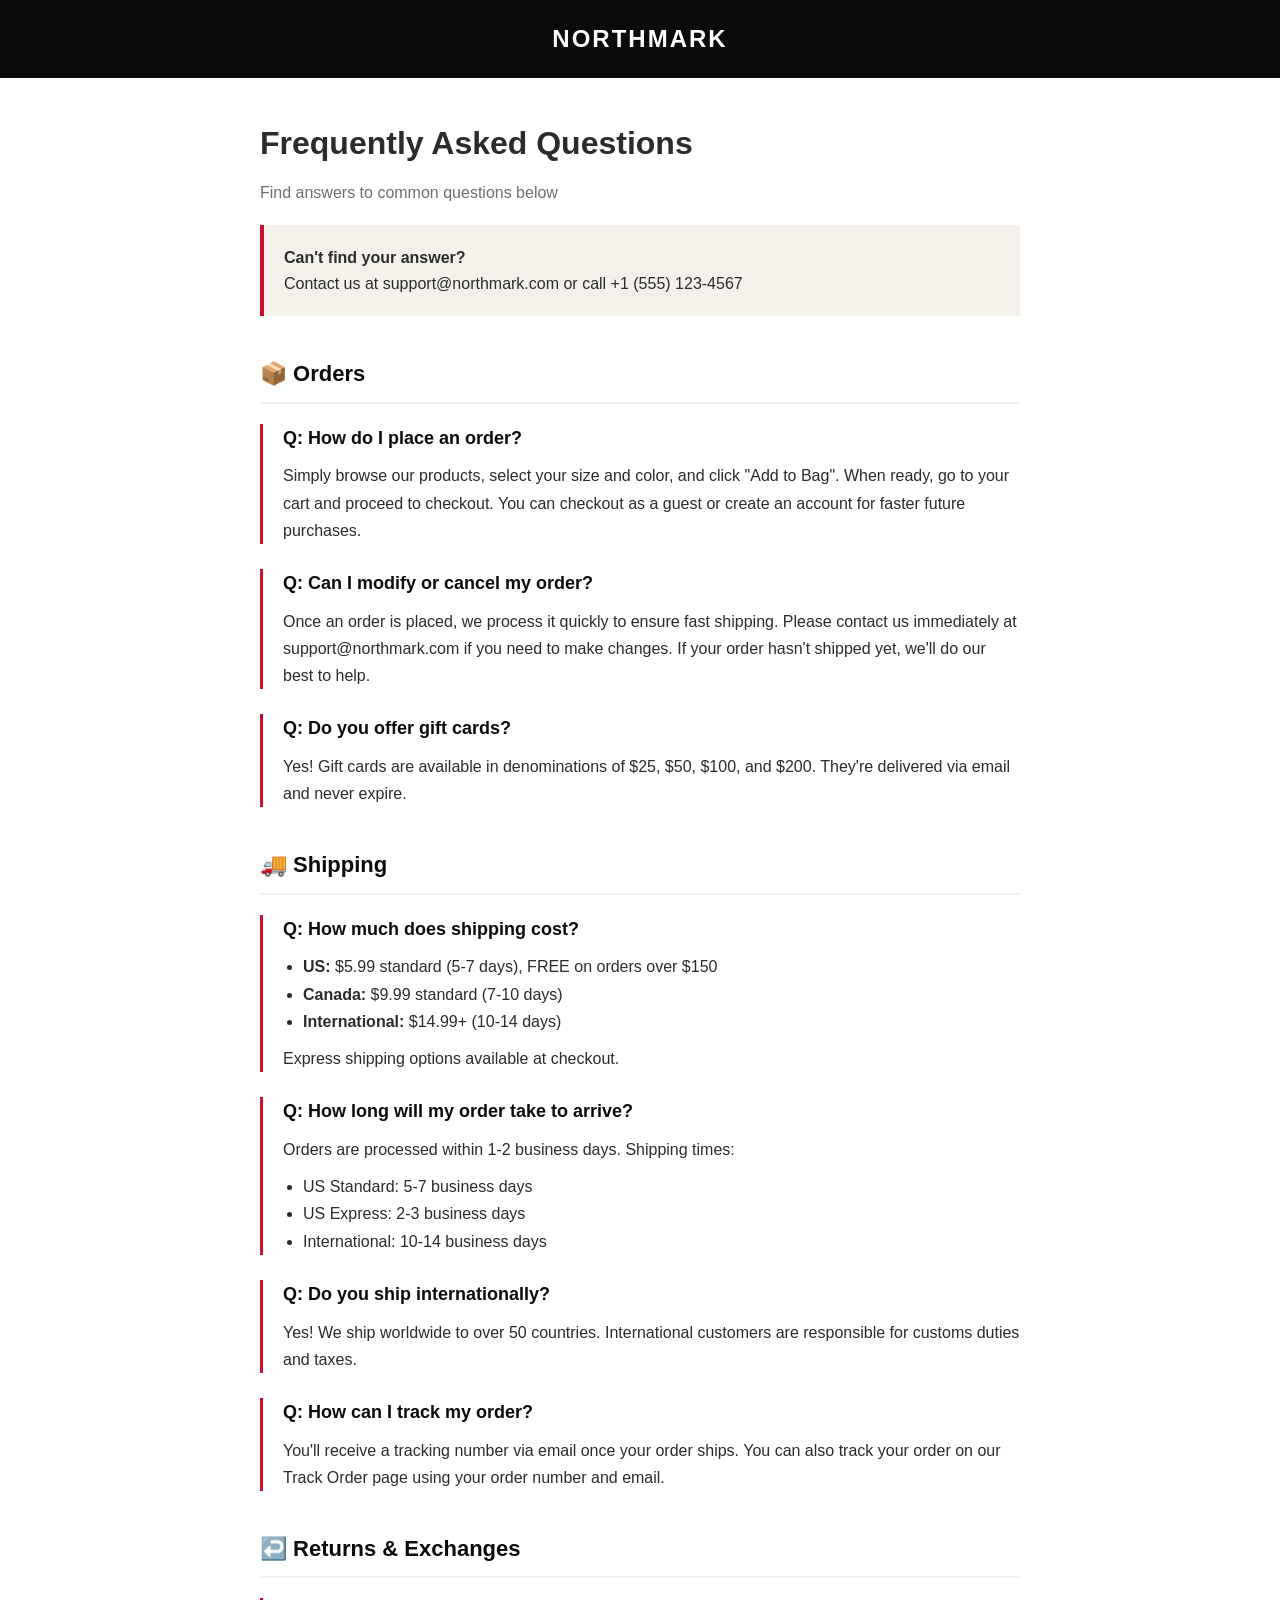
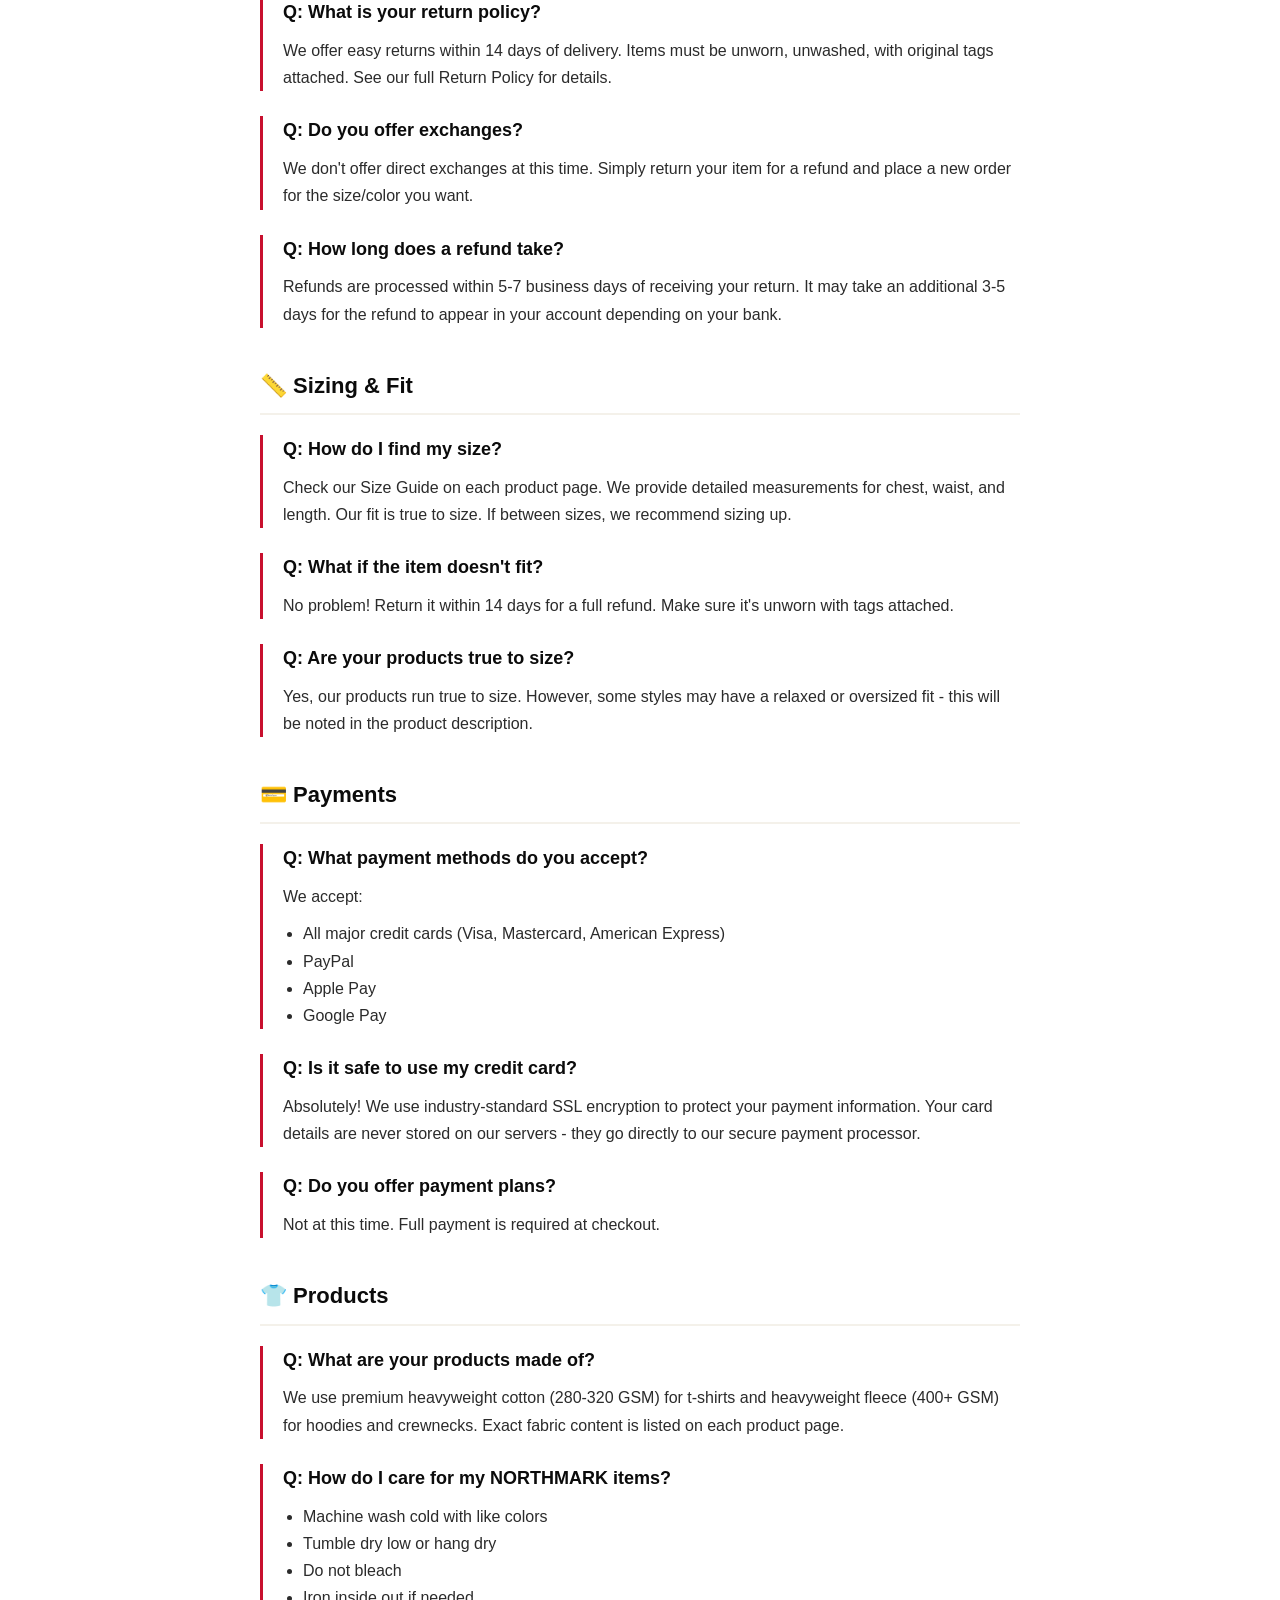
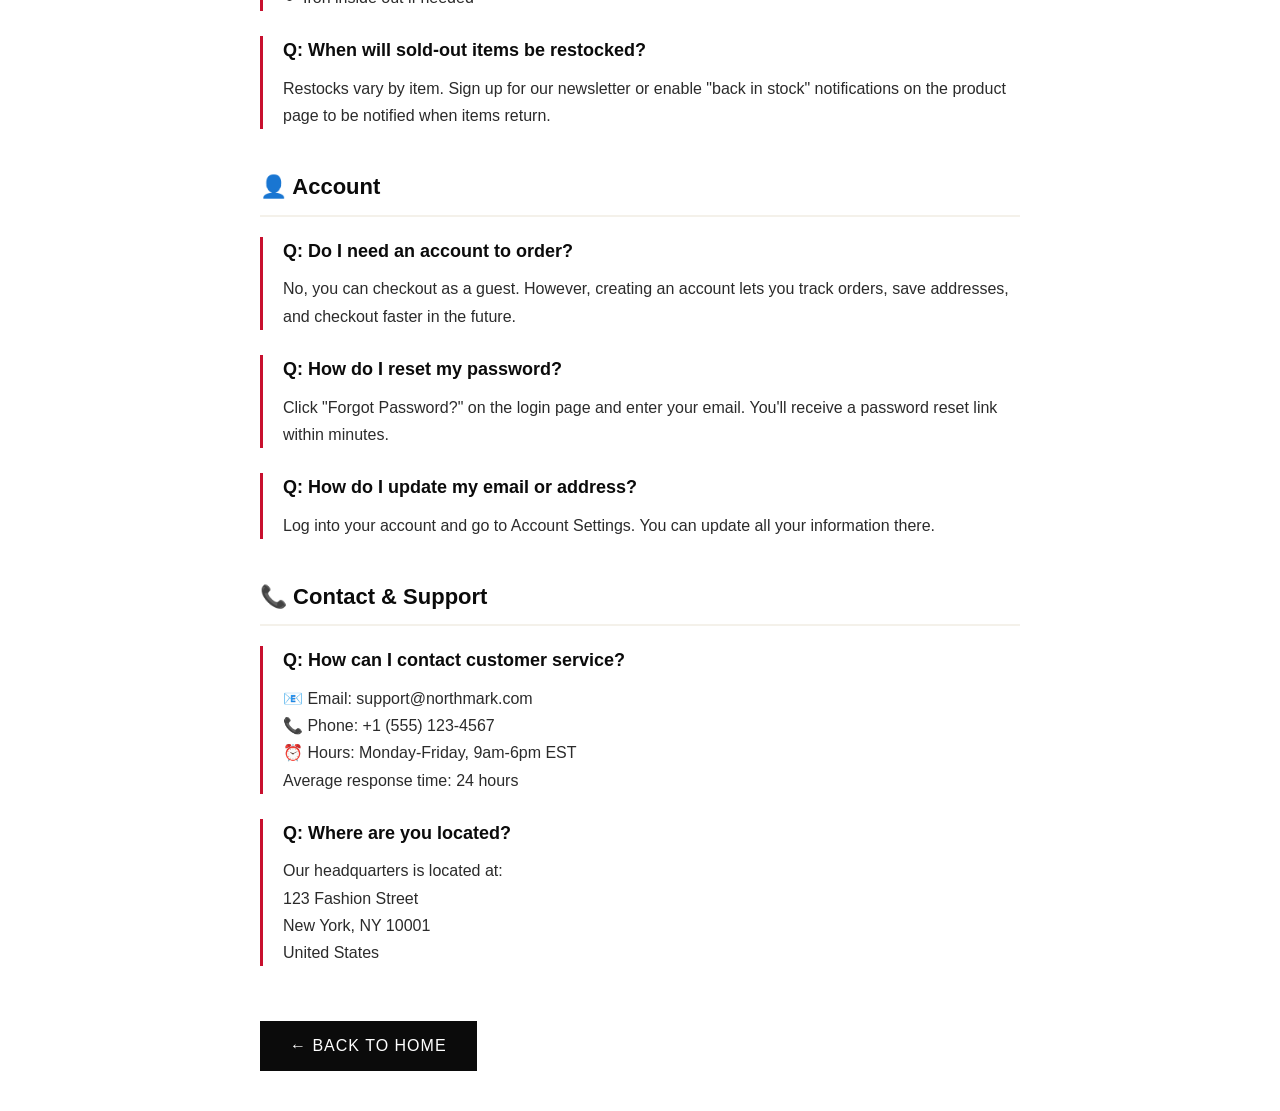
==== faq.html @ 85c87f73 "✅ Add complete policy pages (Returns, Terms, Privacy, FAQ)" ====
<!DOCTYPE html>
<html lang="en">
<head>
    <meta charset="UTF-8">
    <meta name="viewport" content="width=device-width, initial-scale=1.0">
    <title>FAQ - NORTHMARK</title>
    <style>
        * {
            margin: 0;
            padding: 0;
            box-sizing: border-box;
        }
        
        body {
            font-family: Arial, sans-serif;
            line-height: 1.6;
            color: #2B2B2B;
            background: #FFFFFF;
        }
        
        .header {
            background: #0B0B0B;
            color: #FFFFFF;
            padding: 20px;
            text-align: center;
        }
        
        .header h1 {
            font-size: 24px;
            letter-spacing: 2px;
        }
        
        .container {
            max-width: 800px;
            margin: 40px auto;
            padding: 0 20px;
        }
        
        h2 {
            color: #0B0B0B;
            margin: 40px 0 20px 0;
            font-size: 22px;
            border-bottom: 2px solid #F4F1EA;
            padding-bottom: 10px;
        }
        
        .faq-item {
            margin-bottom: 25px;
            border-left: 3px solid #C8102E;
            padding-left: 20px;
        }
        
        .question {
            font-weight: bold;
            color: #0B0B0B;
            font-size: 18px;
            margin-bottom: 10px;
        }
        
        .answer {
            color: #2B2B2B;
            line-height: 1.7;
        }
        
        .highlight {
            background: #F4F1EA;
            padding: 20px;
            border-left: 4px solid #C8102E;
            margin: 20px 0;
        }
        
        .back-link {
            display: inline-block;
            background: #0B0B0B;
            color: #FFFFFF;
            padding: 12px 30px;
            text-decoration: none;
            margin-top: 30px;
            letter-spacing: 1px;
        }
        
        .back-link:hover {
            background: #2B2B2B;
        }
        
        ul {
            margin: 10px 0 10px 20px;
        }
    </style>
</head>
<body>
    <div class="header">
        <h1>NORTHMARK</h1>
    </div>
    
    <div class="container">
        <h1 style="font-size: 32px; margin-bottom: 10px;">Frequently Asked Questions</h1>
        <p style="color: #6E6E6E;">Find answers to common questions below</p>
        
        <div class="highlight">
            <strong>Can't find your answer?</strong><br>
            Contact us at support@northmark.com or call +1 (555) 123-4567
        </div>
        
        <!-- ORDERS -->
        <h2>📦 Orders</h2>
        
        <div class="faq-item">
            <div class="question">Q: How do I place an order?</div>
            <div class="answer">
                Simply browse our products, select your size and color, and click "Add to Bag". When ready, go to your cart and proceed to checkout. You can checkout as a guest or create an account for faster future purchases.
            </div>
        </div>
        
        <div class="faq-item">
            <div class="question">Q: Can I modify or cancel my order?</div>
            <div class="answer">
                Once an order is placed, we process it quickly to ensure fast shipping. Please contact us immediately at support@northmark.com if you need to make changes. If your order hasn't shipped yet, we'll do our best to help.
            </div>
        </div>
        
        <div class="faq-item">
            <div class="question">Q: Do you offer gift cards?</div>
            <div class="answer">
                Yes! Gift cards are available in denominations of $25, $50, $100, and $200. They're delivered via email and never expire.
            </div>
        </div>
        
        <!-- SHIPPING -->
        <h2>🚚 Shipping</h2>
        
        <div class="faq-item">
            <div class="question">Q: How much does shipping cost?</div>
            <div class="answer">
                <ul>
                    <li><strong>US:</strong> $5.99 standard (5-7 days), FREE on orders over $150</li>
                    <li><strong>Canada:</strong> $9.99 standard (7-10 days)</li>
                    <li><strong>International:</strong> $14.99+ (10-14 days)</li>
                </ul>
                Express shipping options available at checkout.
            </div>
        </div>
        
        <div class="faq-item">
            <div class="question">Q: How long will my order take to arrive?</div>
            <div class="answer">
                Orders are processed within 1-2 business days. Shipping times:
                <ul>
                    <li>US Standard: 5-7 business days</li>
                    <li>US Express: 2-3 business days</li>
                    <li>International: 10-14 business days</li>
                </ul>
            </div>
        </div>
        
        <div class="faq-item">
            <div class="question">Q: Do you ship internationally?</div>
            <div class="answer">
                Yes! We ship worldwide to over 50 countries. International customers are responsible for customs duties and taxes.
            </div>
        </div>
        
        <div class="faq-item">
            <div class="question">Q: How can I track my order?</div>
            <div class="answer">
                You'll receive a tracking number via email once your order ships. You can also track your order on our Track Order page using your order number and email.
            </div>
        </div>
        
        <!-- RETURNS -->
        <h2>↩️ Returns & Exchanges</h2>
        
        <div class="faq-item">
            <div class="question">Q: What is your return policy?</div>
            <div class="answer">
                We offer easy returns within 14 days of delivery. Items must be unworn, unwashed, with original tags attached. See our full Return Policy for details.
            </div>
        </div>
        
        <div class="faq-item">
            <div class="question">Q: Do you offer exchanges?</div>
            <div class="answer">
                We don't offer direct exchanges at this time. Simply return your item for a refund and place a new order for the size/color you want.
            </div>
        </div>
        
        <div class="faq-item">
            <div class="question">Q: How long does a refund take?</div>
            <div class="answer">
                Refunds are processed within 5-7 business days of receiving your return. It may take an additional 3-5 days for the refund to appear in your account depending on your bank.
            </div>
        </div>
        
        <!-- SIZING -->
        <h2>📏 Sizing & Fit</h2>
        
        <div class="faq-item">
            <div class="question">Q: How do I find my size?</div>
            <div class="answer">
                Check our Size Guide on each product page. We provide detailed measurements for chest, waist, and length. Our fit is true to size. If between sizes, we recommend sizing up.
            </div>
        </div>
        
        <div class="faq-item">
            <div class="question">Q: What if the item doesn't fit?</div>
            <div class="answer">
                No problem! Return it within 14 days for a full refund. Make sure it's unworn with tags attached.
            </div>
        </div>
        
        <div class="faq-item">
            <div class="question">Q: Are your products true to size?</div>
            <div class="answer">
                Yes, our products run true to size. However, some styles may have a relaxed or oversized fit - this will be noted in the product description.
            </div>
        </div>
        
        <!-- PAYMENTS -->
        <h2>💳 Payments</h2>
        
        <div class="faq-item">
            <div class="question">Q: What payment methods do you accept?</div>
            <div class="answer">
                We accept:
                <ul>
                    <li>All major credit cards (Visa, Mastercard, American Express)</li>
                    <li>PayPal</li>
                    <li>Apple Pay</li>
                    <li>Google Pay</li>
                </ul>
            </div>
        </div>
        
        <div class="faq-item">
            <div class="question">Q: Is it safe to use my credit card?</div>
            <div class="answer">
                Absolutely! We use industry-standard SSL encryption to protect your payment information. Your card details are never stored on our servers - they go directly to our secure payment processor.
            </div>
        </div>
        
        <div class="faq-item">
            <div class="question">Q: Do you offer payment plans?</div>
            <div class="answer">
                Not at this time. Full payment is required at checkout.
            </div>
        </div>
        
        <!-- PRODUCTS -->
        <h2>👕 Products</h2>
        
        <div class="faq-item">
            <div class="question">Q: What are your products made of?</div>
            <div class="answer">
                We use premium heavyweight cotton (280-320 GSM) for t-shirts and heavyweight fleece (400+ GSM) for hoodies and crewnecks. Exact fabric content is listed on each product page.
            </div>
        </div>
        
        <div class="faq-item">
            <div class="question">Q: How do I care for my NORTHMARK items?</div>
            <div class="answer">
                <ul>
                    <li>Machine wash cold with like colors</li>
                    <li>Tumble dry low or hang dry</li>
                    <li>Do not bleach</li>
                    <li>Iron inside out if needed</li>
                </ul>
            </div>
        </div>
        
        <div class="faq-item">
            <div class="question">Q: When will sold-out items be restocked?</div>
            <div class="answer">
                Restocks vary by item. Sign up for our newsletter or enable "back in stock" notifications on the product page to be notified when items return.
            </div>
        </div>
        
        <!-- ACCOUNT -->
        <h2>👤 Account</h2>
        
        <div class="faq-item">
            <div class="question">Q: Do I need an account to order?</div>
            <div class="answer">
                No, you can checkout as a guest. However, creating an account lets you track orders, save addresses, and checkout faster in the future.
            </div>
        </div>
        
        <div class="faq-item">
            <div class="question">Q: How do I reset my password?</div>
            <div class="answer">
                Click "Forgot Password?" on the login page and enter your email. You'll receive a password reset link within minutes.
            </div>
        </div>
        
        <div class="faq-item">
            <div class="question">Q: How do I update my email or address?</div>
            <div class="answer">
                Log into your account and go to Account Settings. You can update all your information there.
            </div>
        </div>
        
        <!-- CONTACT -->
        <h2>📞 Contact & Support</h2>
        
        <div class="faq-item">
            <div class="question">Q: How can I contact customer service?</div>
            <div class="answer">
                📧 Email: support@northmark.com<br>
                📞 Phone: +1 (555) 123-4567<br>
                ⏰ Hours: Monday-Friday, 9am-6pm EST<br>
                Average response time: 24 hours
            </div>
        </div>
        
        <div class="faq-item">
            <div class="question">Q: Where are you located?</div>
            <div class="answer">
                Our headquarters is located at:<br>
                123 Fashion Street<br>
                New York, NY 10001<br>
                United States
            </div>
        </div>
        
        <a href="index.html" class="back-link">← BACK TO HOME</a>
    </div>
</body>
</html>
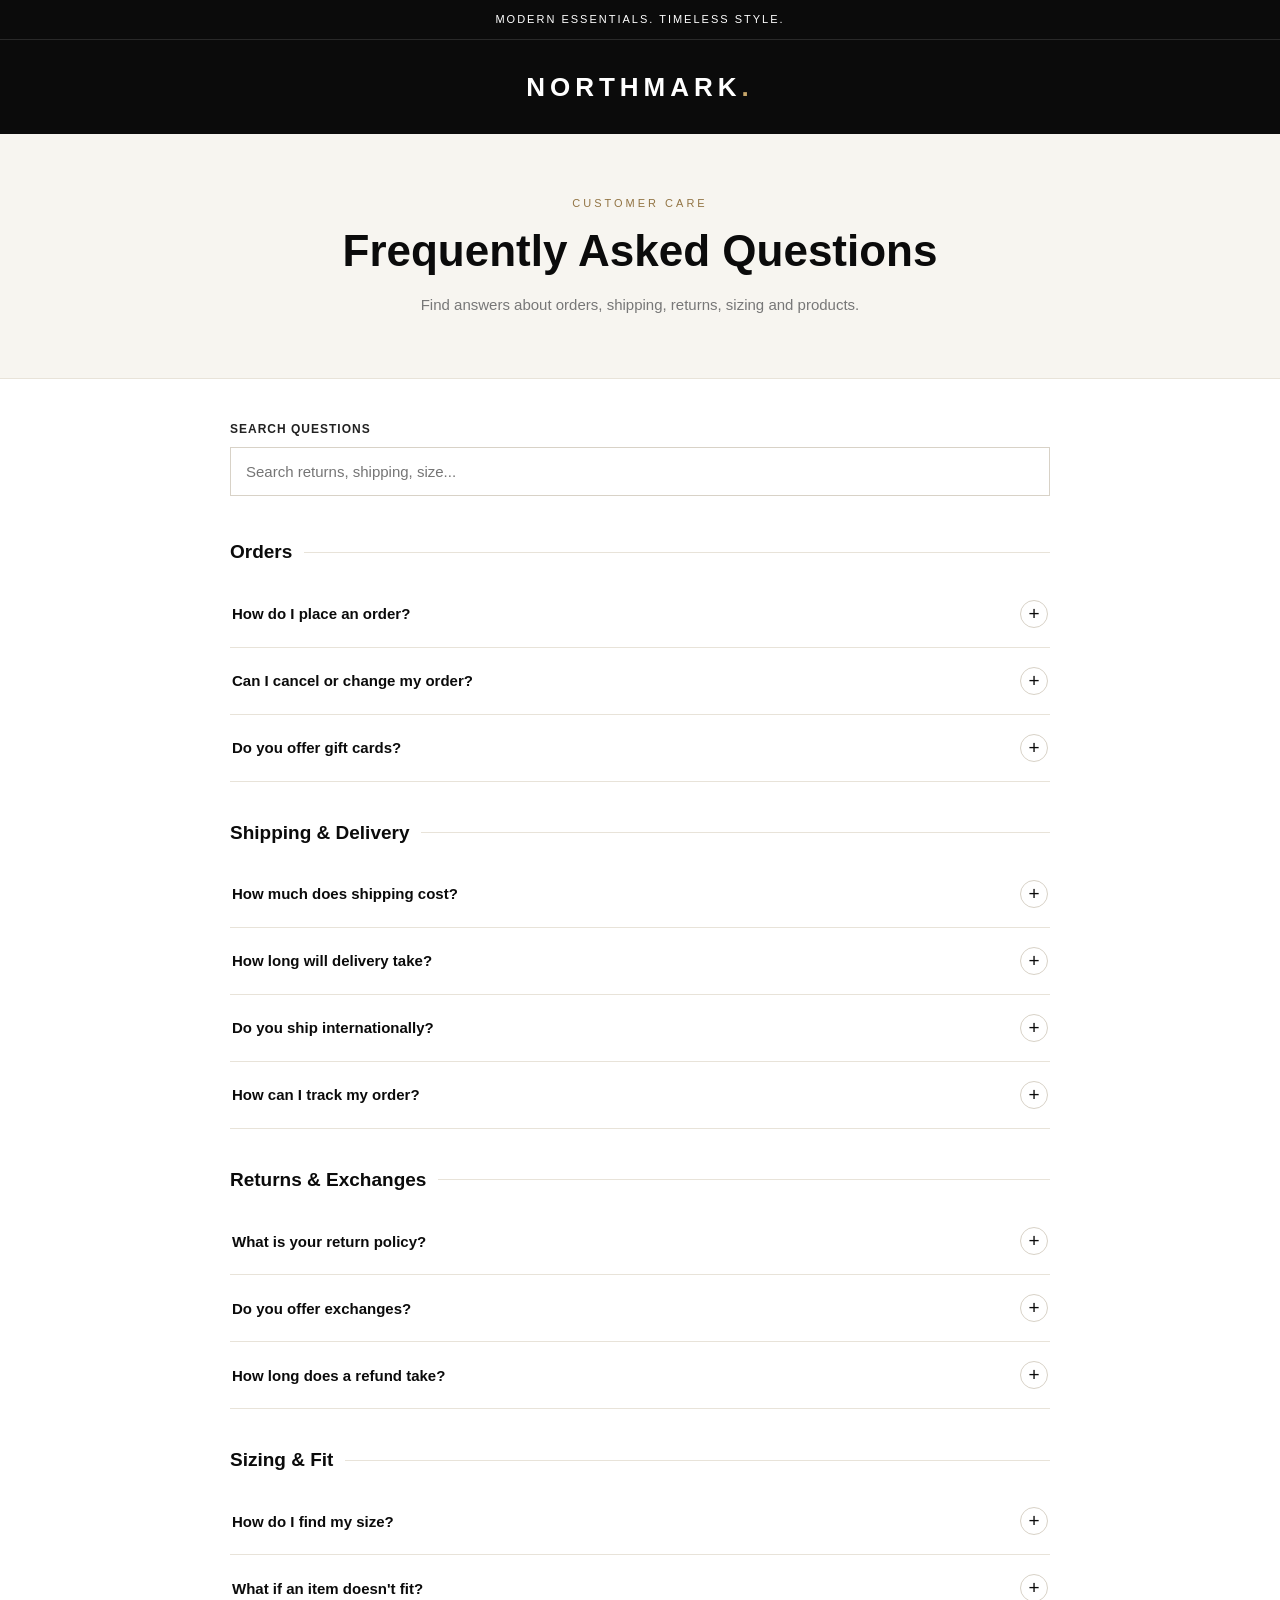
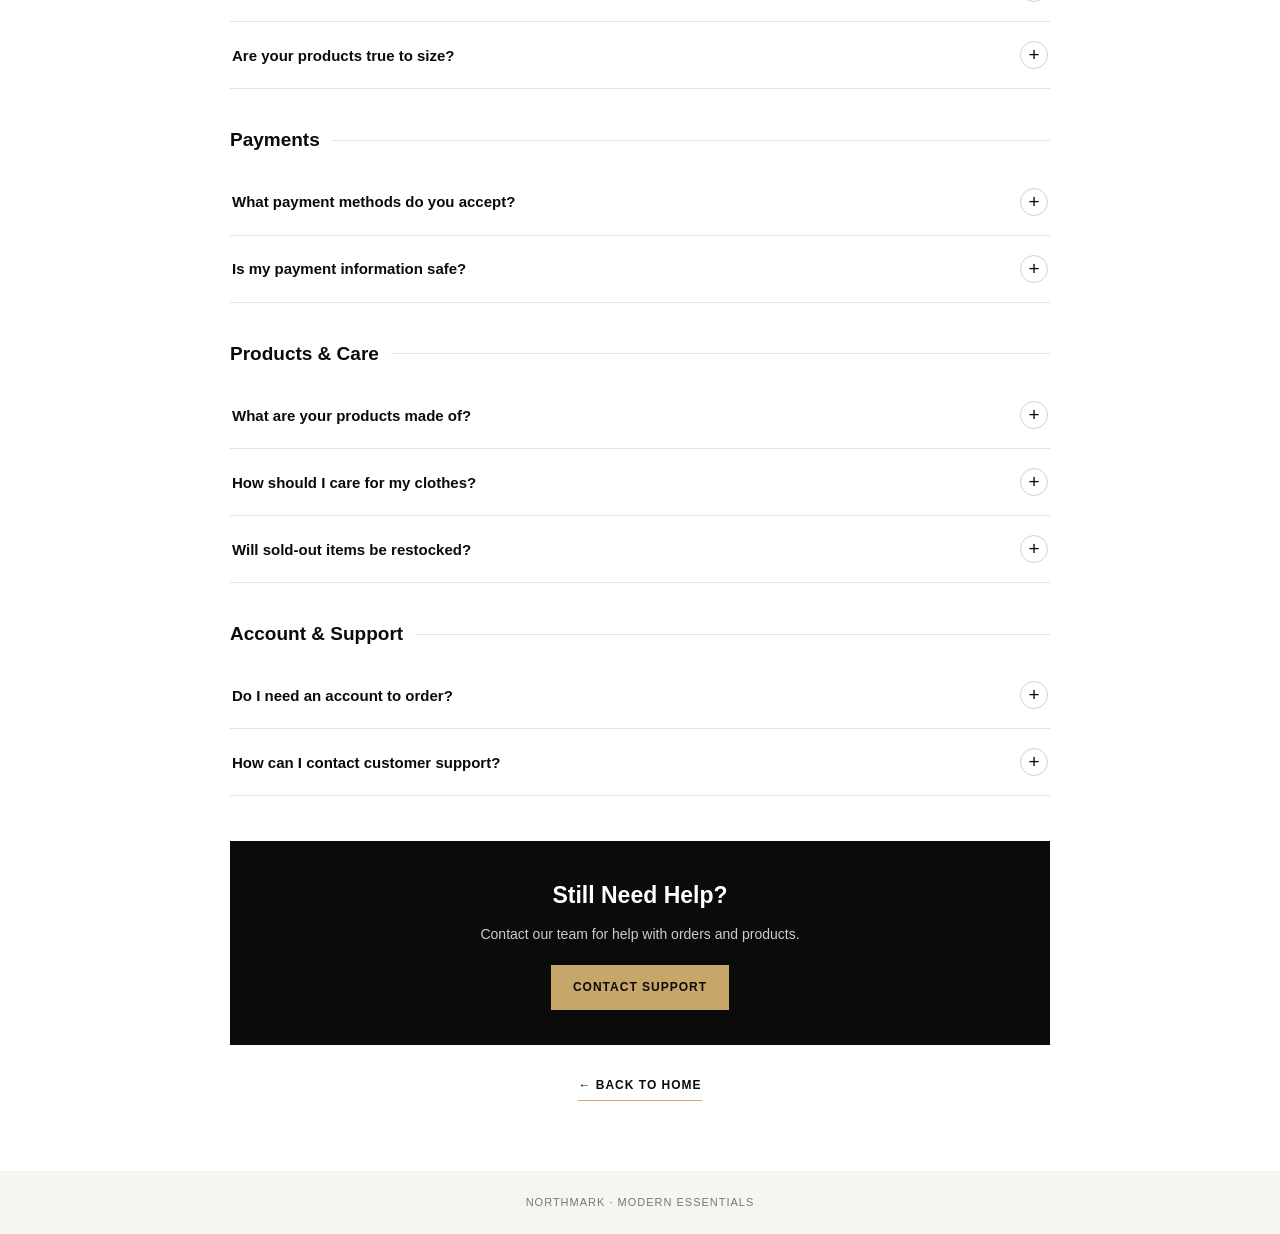
==== commit fc85c047: "✏️ Update: Policy pages content changes" ====
--- a/faq.html
+++ b/faq.html
@@ -1,327 +1,661 @@
+
 <!DOCTYPE html>
 <html lang="en">
 <head>
     <meta charset="UTF-8">
     <meta name="viewport" content="width=device-width, initial-scale=1.0">
-    <title>FAQ - NORTHMARK</title>
+    <title>FAQ | NORTHMARK</title>
+
     <style>
+        :root {
+            --black: #0b0b0b;
+            --gold: #c7a66a;
+            --cream: #f7f5f0;
+            --text: #222;
+            --muted: #777;
+            --line: #e8e3d9;
+            --white: #fff;
+        }
+
         * {
             margin: 0;
             padding: 0;
             box-sizing: border-box;
         }
-        
+
+        html {
+            scroll-behavior: smooth;
+        }
+
         body {
-            font-family: Arial, sans-serif;
-            line-height: 1.6;
-            color: #2B2B2B;
-            background: #FFFFFF;
-        }
-        
-        .header {
-            background: #0B0B0B;
-            color: #FFFFFF;
-            padding: 20px;
+            font-family: Arial, Helvetica, sans-serif;
+            color: var(--text);
+            background: var(--white);
+            line-height: 1.7;
+        }
+
+        .topbar {
+            background: var(--black);
+            color: var(--white);
             text-align: center;
-        }
-        
-        .header h1 {
-            font-size: 24px;
+            padding: 10px;
+            font-size: 11px;
             letter-spacing: 2px;
-        }
-        
+            text-transform: uppercase;
+        }
+
+        header {
+            background: var(--black);
+            text-align: center;
+            padding: 25px 15px;
+            border-top: 1px solid #292929;
+        }
+
+        .logo {
+            color: var(--white);
+            text-decoration: none;
+            font-size: 26px;
+            font-weight: bold;
+            letter-spacing: 5px;
+        }
+
+        .logo span {
+            color: var(--gold);
+        }
+
+        .hero {
+            background: var(--cream);
+            text-align: center;
+            padding: 60px 20px;
+            border-bottom: 1px solid var(--line);
+        }
+
+        .eyebrow {
+            color: #927444;
+            text-transform: uppercase;
+            font-size: 11px;
+            letter-spacing: 3px;
+            margin-bottom: 12px;
+        }
+
+        .hero h1 {
+            font-size: clamp(30px, 5vw, 44px);
+            color: var(--black);
+            line-height: 1.2;
+            margin-bottom: 15px;
+        }
+
+        .hero p {
+            color: var(--muted);
+            font-size: 15px;
+        }
+
         .container {
-            max-width: 800px;
-            margin: 40px auto;
-            padding: 0 20px;
-        }
-        
-        h2 {
-            color: #0B0B0B;
-            margin: 40px 0 20px 0;
-            font-size: 22px;
-            border-bottom: 2px solid #F4F1EA;
-            padding-bottom: 10px;
-        }
-        
+            max-width: 820px;
+            width: calc(100% - 36px);
+            margin: 40px auto 70px;
+        }
+
+        .search-box {
+            margin-bottom: 40px;
+        }
+
+        .search-box label {
+            display: block;
+            font-size: 12px;
+            font-weight: bold;
+            letter-spacing: 1px;
+            margin-bottom: 8px;
+        }
+
+        #faqSearch {
+            width: 100%;
+            padding: 15px;
+            border: 1px solid #d8d2c7;
+            font-size: 15px;
+            outline: none;
+        }
+
+        #faqSearch:focus {
+            border-color: var(--gold);
+        }
+
+        .faq-section {
+            margin-bottom: 35px;
+        }
+
+        .section-title {
+            display: flex;
+            align-items: center;
+            gap: 12px;
+            color: var(--black);
+            font-size: 19px;
+            margin-bottom: 12px;
+        }
+
+        .section-title::after {
+            content: "";
+            height: 1px;
+            flex: 1;
+            background: var(--line);
+        }
+
         .faq-item {
-            margin-bottom: 25px;
-            border-left: 3px solid #C8102E;
-            padding-left: 20px;
-        }
-        
-        .question {
+            border-bottom: 1px solid var(--line);
+        }
+
+        .faq-question {
+            width: 100%;
+            padding: 19px 2px;
+            display: flex;
+            align-items: center;
+            justify-content: space-between;
+            gap: 15px;
+            background: var(--white);
+            border: none;
+            color: var(--black);
+            text-align: left;
+            font-size: 15px;
             font-weight: bold;
-            color: #0B0B0B;
-            font-size: 18px;
-            margin-bottom: 10px;
-        }
-        
-        .answer {
-            color: #2B2B2B;
-            line-height: 1.7;
-        }
-        
-        .highlight {
-            background: #F4F1EA;
-            padding: 20px;
-            border-left: 4px solid #C8102E;
-            margin: 20px 0;
-        }
-        
+            cursor: pointer;
+        }
+
+        .faq-question:hover {
+            color: #927444;
+        }
+
+        .plus {
+            width: 28px;
+            height: 28px;
+            min-width: 28px;
+            display: grid;
+            place-items: center;
+            border: 1px solid #d8d2c7;
+            border-radius: 50%;
+            font-size: 19px;
+            font-weight: normal;
+            transition: 0.2s;
+        }
+
+        .faq-question[aria-expanded="true"] .plus {
+            background: var(--black);
+            color: var(--white);
+            transform: rotate(45deg);
+        }
+
+        .faq-answer {
+            padding: 0 35px 20px 2px;
+            color: #666;
+            font-size: 14px;
+        }
+
+        .faq-answer ul {
+            margin: 10px 0 0 20px;
+        }
+
+        .faq-answer a {
+            color: #806331;
+        }
+
+        .faq-item[hidden],
+        .faq-section[hidden] {
+            display: none;
+        }
+
+        #noResults {
+            display: none;
+            background: var(--cream);
+            text-align: center;
+            padding: 22px;
+            color: var(--muted);
+        }
+
+        .contact {
+            margin-top: 45px;
+            padding: 35px 20px;
+            background: var(--black);
+            color: var(--white);
+            text-align: center;
+        }
+
+        .contact h2 {
+            font-size: 23px;
+            margin-bottom: 8px;
+        }
+
+        .contact p {
+            color: #ccc;
+            font-size: 14px;
+            margin-bottom: 18px;
+        }
+
+        .contact a {
+            display: inline-block;
+            background: var(--gold);
+            color: var(--black);
+            text-decoration: none;
+            padding: 12px 22px;
+            font-size: 12px;
+            font-weight: bold;
+            letter-spacing: 1px;
+            overflow-wrap: anywhere;
+        }
+
         .back-link {
             display: inline-block;
-            background: #0B0B0B;
-            color: #FFFFFF;
-            padding: 12px 30px;
+            margin-top: 30px;
+            color: var(--black);
             text-decoration: none;
-            margin-top: 30px;
+            font-size: 12px;
+            font-weight: bold;
             letter-spacing: 1px;
-        }
-        
-        .back-link:hover {
-            background: #2B2B2B;
-        }
-        
-        ul {
-            margin: 10px 0 10px 20px;
+            border-bottom: 1px solid var(--gold);
+            padding-bottom: 5px;
+        }
+
+        footer {
+            background: var(--cream);
+            text-align: center;
+            color: var(--muted);
+            font-size: 11px;
+            letter-spacing: 1px;
+            padding: 22px 10px;
+        }
+
+        @media (max-width: 600px) {
+            .hero {
+                padding: 42px 16px;
+            }
+
+            .container {
+                width: calc(100% - 28px);
+                margin-top: 28px;
+            }
+
+            .faq-question {
+                font-size: 14px;
+            }
+
+            .faq-answer {
+                padding-right: 5px;
+            }
         }
     </style>
 </head>
+
 <body>
-    <div class="header">
-        <h1>NORTHMARK</h1>
+
+    <div class="topbar">
+        Modern Essentials. Timeless Style.
     </div>
-    
-    <div class="container">
-        <h1 style="font-size: 32px; margin-bottom: 10px;">Frequently Asked Questions</h1>
-        <p style="color: #6E6E6E;">Find answers to common questions below</p>
-        
-        <div class="highlight">
-            <strong>Can't find your answer?</strong><br>
-            Contact us at support@northmark.com or call +1 (555) 123-4567
+
+    <header>
+        <a href="index.html" class="logo">
+            NORTHMARK<span>.</span>
+        </a>
+    </header>
+
+    <section class="hero">
+        <div class="eyebrow">Customer Care</div>
+        <h1>Frequently Asked Questions</h1>
+        <p>Find answers about orders, shipping, returns, sizing and products.</p>
+    </section>
+
+    <main class="container">
+
+        <div class="search-box">
+            <label for="faqSearch">SEARCH QUESTIONS</label>
+            <input
+                type="search"
+                id="faqSearch"
+                placeholder="Search returns, shipping, size..."
+            >
         </div>
-        
-        <!-- ORDERS -->
-        <h2>📦 Orders</h2>
-        
-        <div class="faq-item">
-            <div class="question">Q: How do I place an order?</div>
-            <div class="answer">
-                Simply browse our products, select your size and color, and click "Add to Bag". When ready, go to your cart and proceed to checkout. You can checkout as a guest or create an account for faster future purchases.
-            </div>
+
+        <div id="faqContent">
+
+            <!-- ORDERS -->
+            <section class="faq-section">
+                <h2 class="section-title">Orders</h2>
+
+                <div class="faq-item">
+                    <button class="faq-question" aria-expanded="false">
+                        <span>How do I place an order?</span>
+                        <span class="plus">+</span>
+                    </button>
+                    <div class="faq-answer" hidden>
+                        Browse our products, choose the available options,
+                        and click "Add to Bag". Open your bag and follow
+                        the checkout steps to submit your order.
+                    </div>
+                </div>
+
+                <div class="faq-item">
+                    <button class="faq-question" aria-expanded="false">
+                        <span>Can I cancel or change my order?</span>
+                        <span class="plus">+</span>
+                    </button>
+                    <div class="faq-answer" hidden>
+                        Contact customer support as soon as possible.
+                        Changes may not be possible once an order has
+                        been processed or shipped.
+                    </div>
+                </div>
+
+                <div class="faq-item">
+                    <button class="faq-question" aria-expanded="false">
+                        <span>Do you offer gift cards?</span>
+                        <span class="plus">+</span>
+                    </button>
+                    <div class="faq-answer" hidden>
+                        Please contact customer support to confirm
+                        whether gift cards are available.
+                    </div>
+                </div>
+            </section>
+
+            <!-- SHIPPING -->
+            <section class="faq-section">
+                <h2 class="section-title">Shipping & Delivery</h2>
+
+                <div class="faq-item">
+                    <button class="faq-question" aria-expanded="false">
+                        <span>How much does shipping cost?</span>
+                        <span class="plus">+</span>
+                    </button>
+                    <div class="faq-answer" hidden>
+                        Shipping fees depend on your delivery location
+                        and the available shipping options. Review the
+                        final charge before placing your order.
+                    </div>
+                </div>
+
+                <div class="faq-item">
+                    <button class="faq-question" aria-expanded="false">
+                        <span>How long will delivery take?</span>
+                        <span class="plus">+</span>
+                    </button>
+                    <div class="faq-answer" hidden>
+                        Delivery time depends on your location and
+                        shipping service. Check the estimated delivery
+                        details provided during checkout.
+                    </div>
+                </div>
+
+                <div class="faq-item">
+                    <button class="faq-question" aria-expanded="false">
+                        <span>Do you ship internationally?</span>
+                        <span class="plus">+</span>
+                    </button>
+                    <div class="faq-answer" hidden>
+                        Check the delivery options at checkout to
+                        confirm whether shipping is available to
+                        your address.
+                    </div>
+                </div>
+
+                <div class="faq-item">
+                    <button class="faq-question" aria-expanded="false">
+                        <span>How can I track my order?</span>
+                        <span class="plus">+</span>
+                    </button>
+                    <div class="faq-answer" hidden>
+                        If tracking is available, your tracking details
+                        will be shared through the contact method used
+                        for your order. Contact support if you need help.
+                    </div>
+                </div>
+            </section>
+
+            <!-- RETURNS -->
+            <section class="faq-section">
+                <h2 class="section-title">Returns & Exchanges</h2>
+
+                <div class="faq-item">
+                    <button class="faq-question" aria-expanded="false">
+                        <span>What is your return policy?</span>
+                        <span class="plus">+</span>
+                    </button>
+                    <div class="faq-answer" hidden>
+                        The current draft policy allows eligible items
+                        to be returned within 14 days of delivery.
+                        Items must be unworn, unwashed and have their
+                        original tags attached. Please confirm the
+                        final policy before publishing.
+                        <a href="return-policy.html">Read Return Policy</a>.
+                    </div>
+                </div>
+
+                <div class="faq-item">
+                    <button class="faq-question" aria-expanded="false">
+                        <span>Do you offer exchanges?</span>
+                        <span class="plus">+</span>
+                    </button>
+                    <div class="faq-answer" hidden>
+                        Contact customer support to confirm the current
+                        exchange process before returning an item.
+                    </div>
+                </div>
+
+                <div class="faq-item">
+                    <button class="faq-question" aria-expanded="false">
+                        <span>How long does a refund take?</span>
+                        <span class="plus">+</span>
+                    </button>
+                    <div class="faq-answer" hidden>
+                        Refund timing depends on the return review and
+                        payment method. Customer support can confirm
+                        the expected timeline.
+                    </div>
+                </div>
+            </section>
+
+            <!-- SIZING -->
+            <section class="faq-section">
+                <h2 class="section-title">Sizing & Fit</h2>
+
+                <div class="faq-item">
+                    <button class="faq-question" aria-expanded="false">
+                        <span>How do I find my size?</span>
+                        <span class="plus">+</span>
+                    </button>
+                    <div class="faq-answer" hidden>
+                        Check the size information on the product page.
+                        If you are between sizes, contact support
+                        before placing your order.
+                    </div>
+                </div>
+
+                <div class="faq-item">
+                    <button class="faq-question" aria-expanded="false">
+                        <span>What if an item doesn't fit?</span>
+                        <span class="plus">+</span>
+                    </button>
+                    <div class="faq-answer" hidden>
+                        Review our Return Policy to check whether your
+                        item qualifies for a return.
+                    </div>
+                </div>
+
+                <div class="faq-item">
+                    <button class="faq-question" aria-expanded="false">
+                        <span>Are your products true to size?</span>
+                        <span class="plus">+</span>
+                    </button>
+                    <div class="faq-answer" hidden>
+                        Fit can vary by style. Check the product
+                        description and size details before ordering.
+                    </div>
+                </div>
+            </section>
+
+            <!-- PAYMENTS -->
+            <section class="faq-section">
+                <h2 class="section-title">Payments</h2>
+
+                <div class="faq-item">
+                    <button class="faq-question" aria-expanded="false">
+                        <span>What payment methods do you accept?</span>
+                        <span class="plus">+</span>
+                    </button>
+                    <div class="faq-answer" hidden>
+                        Available payment methods should be displayed
+                        during checkout.
+                    </div>
+                </div>
+
+                <div class="faq-item">
+                    <button class="faq-question" aria-expanded="false">
+                        <span>Is my payment information safe?</span>
+                        <span class="plus">+</span>
+                    </button>
+                    <div class="faq-answer" hidden>
+                        Only enter payment information through payment
+                        methods officially provided by the website.
+                    </div>
+                </div>
+            </section>
+
+            <!-- PRODUCTS -->
+            <section class="faq-section">
+                <h2 class="section-title">Products & Care</h2>
+
+                <div class="faq-item">
+                    <button class="faq-question" aria-expanded="false">
+                        <span>What are your products made of?</span>
+                        <span class="plus">+</span>
+                    </button>
+                    <div class="faq-answer" hidden>
+                        Fabric details should be listed on each
+                        product page. Check the product description
+                        for accurate information.
+                    </div>
+                </div>
+
+                <div class="faq-item">
+                    <button class="faq-question" aria-expanded="false">
+                        <span>How should I care for my clothes?</span>
+                        <span class="plus">+</span>
+                    </button>
+                    <div class="faq-answer" hidden>
+                        Follow the care label on each garment.
+                        When in doubt, wash with similar colours
+                        on a cold or gentle cycle and avoid bleach.
+                    </div>
+                </div>
+
+                <div class="faq-item">
+                    <button class="faq-question" aria-expanded="false">
+                        <span>Will sold-out items be restocked?</span>
+                        <span class="plus">+</span>
+                    </button>
+                    <div class="faq-answer" hidden>
+                        Restocks depend on the product. Check the
+                        website for updates or contact customer support.
+                    </div>
+                </div>
+            </section>
+
+            <!-- SUPPORT -->
+            <section class="faq-section">
+                <h2 class="section-title">Account & Support</h2>
+
+                <div class="faq-item">
+                    <button class="faq-question" aria-expanded="false">
+                        <span>Do I need an account to order?</span>
+                        <span class="plus">+</span>
+                    </button>
+                    <div class="faq-answer" hidden>
+                        Follow the checkout instructions shown on
+                        the website when placing your order.
+                    </div>
+                </div>
+
+                <div class="faq-item">
+                    <button class="faq-question" aria-expanded="false">
+                        <span>How can I contact customer support?</span>
+                        <span class="plus">+</span>
+                    </button>
+                    <div class="faq-answer" hidden>
+                        Email us at your verified customer support
+                        email address. Update the contact details
+                        on this page before publishing.
+                    </div>
+                </div>
+            </section>
+
         </div>
-        
-        <div class="faq-item">
-            <div class="question">Q: Can I modify or cancel my order?</div>
-            <div class="answer">
-                Once an order is placed, we process it quickly to ensure fast shipping. Please contact us immediately at support@northmark.com if you need to make changes. If your order hasn't shipped yet, we'll do our best to help.
-            </div>
+
+        <div id="noResults">
+            No matching questions found. Try another search.
         </div>
-        
-        <div class="faq-item">
-            <div class="question">Q: Do you offer gift cards?</div>
-            <div class="answer">
-                Yes! Gift cards are available in denominations of $25, $50, $100, and $200. They're delivered via email and never expire.
-            </div>
+
+        <section class="contact">
+            <h2>Still Need Help?</h2>
+            <p>Contact our team for help with orders and products.</p>
+            <!-- Replace this placeholder email with your real email. -->
+            <a href="mailto:support@northmark.com">CONTACT SUPPORT</a>
+        </section>
+
+        <div style="text-align:center;">
+            <a href="index.html" class="back-link">← BACK TO HOME</a>
         </div>
-        
-        <!-- SHIPPING -->
-        <h2>🚚 Shipping</h2>
-        
-        <div class="faq-item">
-            <div class="question">Q: How much does shipping cost?</div>
-            <div class="answer">
-                <ul>
-                    <li><strong>US:</strong> $5.99 standard (5-7 days), FREE on orders over $150</li>
-                    <li><strong>Canada:</strong> $9.99 standard (7-10 days)</li>
-                    <li><strong>International:</strong> $14.99+ (10-14 days)</li>
-                </ul>
-                Express shipping options available at checkout.
-            </div>
-        </div>
-        
-        <div class="faq-item">
-            <div class="question">Q: How long will my order take to arrive?</div>
-            <div class="answer">
-                Orders are processed within 1-2 business days. Shipping times:
-                <ul>
-                    <li>US Standard: 5-7 business days</li>
-                    <li>US Express: 2-3 business days</li>
-                    <li>International: 10-14 business days</li>
-                </ul>
-            </div>
-        </div>
-        
-        <div class="faq-item">
-            <div class="question">Q: Do you ship internationally?</div>
-            <div class="answer">
-                Yes! We ship worldwide to over 50 countries. International customers are responsible for customs duties and taxes.
-            </div>
-        </div>
-        
-        <div class="faq-item">
-            <div class="question">Q: How can I track my order?</div>
-            <div class="answer">
-                You'll receive a tracking number via email once your order ships. You can also track your order on our Track Order page using your order number and email.
-            </div>
-        </div>
-        
-        <!-- RETURNS -->
-        <h2>↩️ Returns & Exchanges</h2>
-        
-        <div class="faq-item">
-            <div class="question">Q: What is your return policy?</div>
-            <div class="answer">
-                We offer easy returns within 14 days of delivery. Items must be unworn, unwashed, with original tags attached. See our full Return Policy for details.
-            </div>
-        </div>
-        
-        <div class="faq-item">
-            <div class="question">Q: Do you offer exchanges?</div>
-            <div class="answer">
-                We don't offer direct exchanges at this time. Simply return your item for a refund and place a new order for the size/color you want.
-            </div>
-        </div>
-        
-        <div class="faq-item">
-            <div class="question">Q: How long does a refund take?</div>
-            <div class="answer">
-                Refunds are processed within 5-7 business days of receiving your return. It may take an additional 3-5 days for the refund to appear in your account depending on your bank.
-            </div>
-        </div>
-        
-        <!-- SIZING -->
-        <h2>📏 Sizing & Fit</h2>
-        
-        <div class="faq-item">
-            <div class="question">Q: How do I find my size?</div>
-            <div class="answer">
-                Check our Size Guide on each product page. We provide detailed measurements for chest, waist, and length. Our fit is true to size. If between sizes, we recommend sizing up.
-            </div>
-        </div>
-        
-        <div class="faq-item">
-            <div class="question">Q: What if the item doesn't fit?</div>
-            <div class="answer">
-                No problem! Return it within 14 days for a full refund. Make sure it's unworn with tags attached.
-            </div>
-        </div>
-        
-        <div class="faq-item">
-            <div class="question">Q: Are your products true to size?</div>
-            <div class="answer">
-                Yes, our products run true to size. However, some styles may have a relaxed or oversized fit - this will be noted in the product description.
-            </div>
-        </div>
-        
-        <!-- PAYMENTS -->
-        <h2>💳 Payments</h2>
-        
-        <div class="faq-item">
-            <div class="question">Q: What payment methods do you accept?</div>
-            <div class="answer">
-                We accept:
-                <ul>
-                    <li>All major credit cards (Visa, Mastercard, American Express)</li>
-                    <li>PayPal</li>
-                    <li>Apple Pay</li>
-                    <li>Google Pay</li>
-                </ul>
-            </div>
-        </div>
-        
-        <div class="faq-item">
-            <div class="question">Q: Is it safe to use my credit card?</div>
-            <div class="answer">
-                Absolutely! We use industry-standard SSL encryption to protect your payment information. Your card details are never stored on our servers - they go directly to our secure payment processor.
-            </div>
-        </div>
-        
-        <div class="faq-item">
-            <div class="question">Q: Do you offer payment plans?</div>
-            <div class="answer">
-                Not at this time. Full payment is required at checkout.
-            </div>
-        </div>
-        
-        <!-- PRODUCTS -->
-        <h2>👕 Products</h2>
-        
-        <div class="faq-item">
-            <div class="question">Q: What are your products made of?</div>
-            <div class="answer">
-                We use premium heavyweight cotton (280-320 GSM) for t-shirts and heavyweight fleece (400+ GSM) for hoodies and crewnecks. Exact fabric content is listed on each product page.
-            </div>
-        </div>
-        
-        <div class="faq-item">
-            <div class="question">Q: How do I care for my NORTHMARK items?</div>
-            <div class="answer">
-                <ul>
-                    <li>Machine wash cold with like colors</li>
-                    <li>Tumble dry low or hang dry</li>
-                    <li>Do not bleach</li>
-                    <li>Iron inside out if needed</li>
-                </ul>
-            </div>
-        </div>
-        
-        <div class="faq-item">
-            <div class="question">Q: When will sold-out items be restocked?</div>
-            <div class="answer">
-                Restocks vary by item. Sign up for our newsletter or enable "back in stock" notifications on the product page to be notified when items return.
-            </div>
-        </div>
-        
-        <!-- ACCOUNT -->
-        <h2>👤 Account</h2>
-        
-        <div class="faq-item">
-            <div class="question">Q: Do I need an account to order?</div>
-            <div class="answer">
-                No, you can checkout as a guest. However, creating an account lets you track orders, save addresses, and checkout faster in the future.
-            </div>
-        </div>
-        
-        <div class="faq-item">
-            <div class="question">Q: How do I reset my password?</div>
-            <div class="answer">
-                Click "Forgot Password?" on the login page and enter your email. You'll receive a password reset link within minutes.
-            </div>
-        </div>
-        
-        <div class="faq-item">
-            <div class="question">Q: How do I update my email or address?</div>
-            <div class="answer">
-                Log into your account and go to Account Settings. You can update all your information there.
-            </div>
-        </div>
-        
-        <!-- CONTACT -->
-        <h2>📞 Contact & Support</h2>
-        
-        <div class="faq-item">
-            <div class="question">Q: How can I contact customer service?</div>
-            <div class="answer">
-                📧 Email: support@northmark.com<br>
-                📞 Phone: +1 (555) 123-4567<br>
-                ⏰ Hours: Monday-Friday, 9am-6pm EST<br>
-                Average response time: 24 hours
-            </div>
-        </div>
-        
-        <div class="faq-item">
-            <div class="question">Q: Where are you located?</div>
-            <div class="answer">
-                Our headquarters is located at:<br>
-                123 Fashion Street<br>
-                New York, NY 10001<br>
-                United States
-            </div>
-        </div>
-        
-        <a href="index.html" class="back-link">← BACK TO HOME</a>
-    </div>
+
+    </main>
+
+    <footer>
+        NORTHMARK · MODERN ESSENTIALS
+    </footer>
+
+    <script>
+        const searchInput = document.getElementById("faqSearch");
+        const sections = document.querySelectorAll(".faq-section");
+        const items = document.querySelectorAll(".faq-item");
+        const noResults = document.getElementById("noResults");
+
+        // Open and close FAQ answers
+        document.querySelectorAll(".faq-question").forEach(button => {
+            button.addEventListener("click", () => {
+                const answer = button.nextElementSibling;
+                const isOpen =
+                    button.getAttribute("aria-expanded") === "true";
+
+                button.setAttribute("aria-expanded", String(!isOpen));
+                answer.hidden = isOpen;
+            });
+        });
+
+        // Search FAQ questions and answers
+        searchInput.addEventListener("input", () => {
+            const searchTerm = searchInput.value.trim().toLowerCase();
+            let visibleCount = 0;
+
+            items.forEach(item => {
+                const matches =
+                    item.textContent.toLowerCase().includes(searchTerm);
+
+                item.hidden = !matches;
+
+                if (matches) {
+                    visibleCount++;
+                } else {
+                    const button = item.querySelector(".faq-question");
+                    button.setAttribute("aria-expanded", "false");
+                    button.nextElementSibling.hidden = true;
+                }
+            });
+
+            sections.forEach(section => {
+                const visibleItems =
+                    section.querySelectorAll(".faq-item:not([hidden])");
+
+                section.hidden = visibleItems.length === 0;
+            });
+
+            noResults.style.display =
+                visibleCount === 0 ? "block" : "none";
+        });
+    </script>
+
 </body>
 </html>
